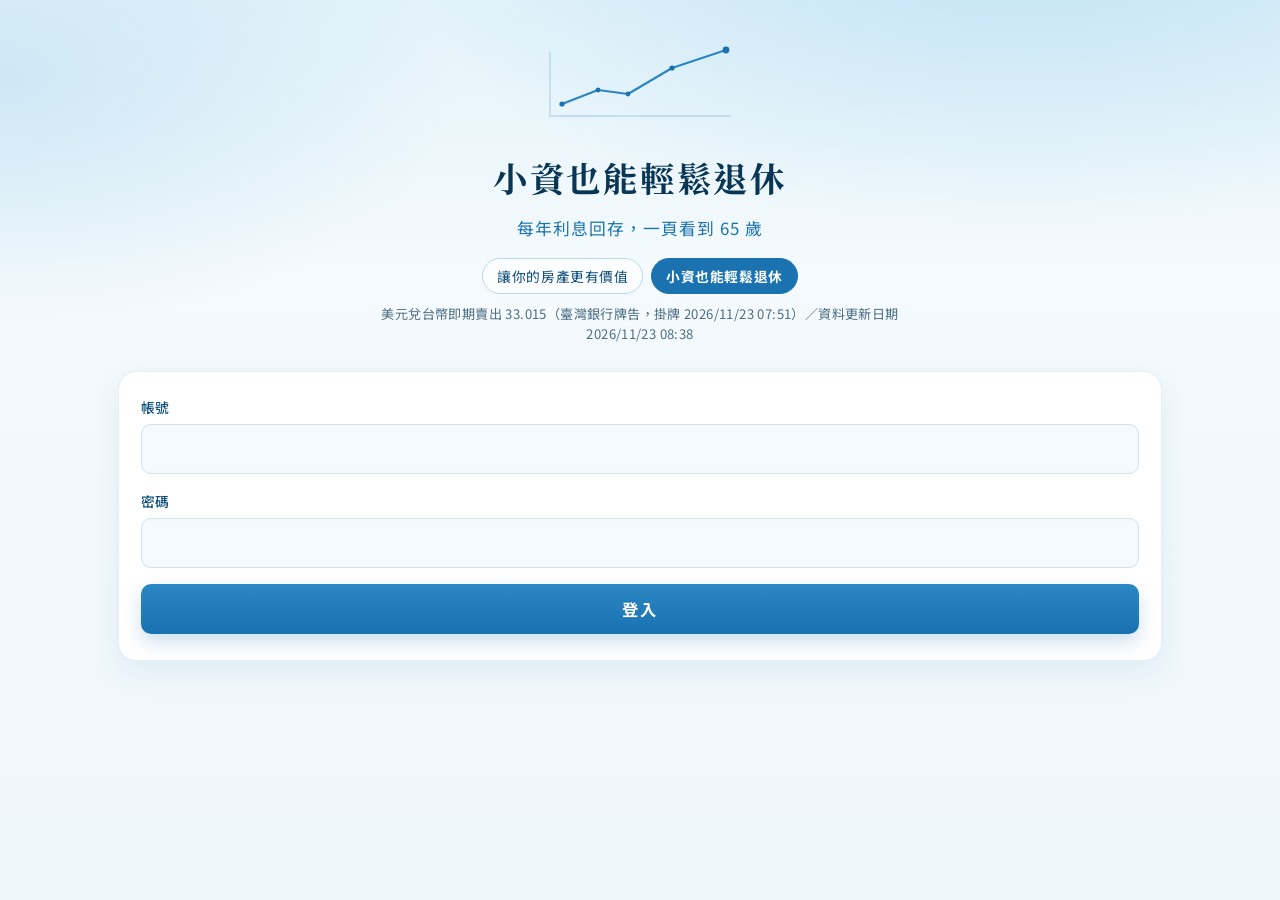
==== dividend.html @ c12f1caf "新增每日市場資料更新：美元兌台幣即期賣出與基金配息率 頁面改讀 market.json／funds.json，並顯示臺灣銀行即期賣出匯率與資料更新日期。每年配息率預設 8% 不變。" ====
<!DOCTYPE html>
<html lang="zh-Hant">
<head>
  <meta charset="UTF-8">
  <meta name="viewport" content="width=device-width, initial-scale=1, viewport-fit=cover">
  <meta name="theme-color" content="#D7EEF8">
  <title>小資也能輕鬆退休</title>
  <link rel="icon" href="data:image/svg+xml,%3Csvg xmlns='http://www.w3.org/2000/svg' viewBox='0 0 64 64'%3E%3Crect width='64' height='64' rx='14' fill='%23E7F4FC'/%3E%3Cpath d='M12 44 L24 32 L34 38 L52 16' fill='none' stroke='%231A73B0' stroke-width='3' stroke-linecap='round' stroke-linejoin='round'/%3E%3Ccircle cx='52' cy='16' r='3.2' fill='%231A73B0'/%3E%3C/svg%3E">
  <link rel="preconnect" href="https://fonts.googleapis.com">
  <link rel="preconnect" href="https://fonts.gstatic.com" crossorigin>
  <link href="https://fonts.googleapis.com/css2?family=Noto+Sans+TC:wght@400;500;700&family=Noto+Serif+TC:wght@600;700&display=swap" rel="stylesheet">
  <style>
    :root {
      --sky-50: #F4FAFD;
      --sky-100: #E8F4FB;
      --sky-200: #D4EBF7;
      --sky-300: #B7D8EE;
      --blue: #1A73B0;
      --blue-soft: #2B86C4;
      --blue-deep: #0E4E7A;
      --blue-dark: #0A3656;
      --card: #FFFFFF;
      --text: #14324A;
      --muted: #4E6E85;
      --line: #CDE3F0;
      --error: #B42318;
      --error-bg: #FDECEC;
      --shadow: 0 10px 32px rgba(14, 78, 122, 0.08);
      --radius: 18px;
    }
    * { box-sizing: border-box; }
    html, body { margin: 0; padding: 0; min-height: 100%; }
    body {
      font-family: "Noto Sans TC", "PingFang TC", "Microsoft JhengHei", sans-serif;
      background:
        radial-gradient(900px 420px at 80% -60px, rgba(167, 214, 240, 0.55) 0%, transparent 70%),
        radial-gradient(700px 380px at 0% 80px, rgba(196, 226, 244, 0.7) 0%, transparent 65%),
        linear-gradient(180deg, #E4F3FA 0%, #F4FAFD 30%, #EEF7FC 100%);
      color: var(--text);
      line-height: 1.6;
    }
    .wrap {
      max-width: 1080px;
      margin: 0 auto;
      padding: 28px 18px 56px;
      overflow-x: hidden;
    }
    .hero {
      text-align: center;
      margin: 0 0 26px;
      position: relative;
    }
    .hero-art {
      width: min(220px, 70vw);
      height: auto;
      display: block;
      margin: 0 auto 10px;
    }
    h1.hero-title {
      font-family: "Noto Serif TC", "Noto Sans TC", serif;
      font-size: clamp(1.55rem, 5vw, 2.15rem);
      font-weight: 700;
      letter-spacing: 0.08em;
      color: var(--blue-dark);
      margin: 0;
    }
    .lede {
      margin: 10px 0 0;
      color: var(--blue);
      font-size: clamp(0.92rem, 2.8vw, 1.05rem);
      letter-spacing: 0.06em;
    }
    .site-nav {
      display: flex;
      justify-content: center;
      flex-wrap: wrap;
      gap: 8px;
      margin: 16px 0 0;
    }
    .site-nav a {
      display: inline-block;
      padding: 6px 14px;
      border-radius: 999px;
      font-size: 0.86rem;
      letter-spacing: 0.04em;
      text-decoration: none;
      color: var(--blue-deep);
      background: rgba(255,255,255,0.72);
      border: 1px solid var(--sky-300);
    }
    .site-nav a:hover { background: #fff; border-color: var(--blue); }
    .site-nav a[aria-current="page"] {
      background: var(--blue);
      color: #fff;
      border-color: var(--blue);
      font-weight: 700;
    }
    .market-bar {
      margin: 10px auto 0;
      max-width: 36rem;
      color: var(--muted);
      font-size: 0.82rem;
      letter-spacing: 0.03em;
      line-height: 1.55;
    }
    .card {
      background: var(--card);
      border-radius: var(--radius);
      box-shadow: var(--shadow);
      padding: 24px 22px 26px;
      border: 1px solid rgba(26, 115, 176, 0.12);
      max-width: 100%;
      min-width: 0;
    }
    label {
      display: block;
      font-size: 0.86rem;
      font-weight: 500;
      color: var(--blue-deep);
      margin-bottom: 6px;
    }
    input[type="text"],
    input[type="password"],
    input[type="number"] {
      width: 100%;
      appearance: none;
      -webkit-appearance: none;
      border: 1px solid var(--line);
      border-radius: 10px;
      padding: 12px 14px;
      font-size: 16px;
      font-family: inherit;
      color: var(--text);
      background: var(--sky-50);
      outline: none;
      transition: border-color .15s, box-shadow .15s;
    }
    input:focus {
      border-color: var(--blue);
      box-shadow: 0 0 0 3px rgba(26, 115, 176, 0.18);
      background: #fff;
    }
    .field { margin-bottom: 16px; }
    .inputs {
      display: grid;
      gap: 4px 16px;
    }
    @media (min-width: 700px) {
      .inputs { grid-template-columns: 1fr 1fr; }
    }
    @media (min-width: 980px) {
      .inputs { grid-template-columns: 1fr 1fr 1fr 1fr; }
    }
    .btn {
      width: 100%;
      border: 0;
      border-radius: 10px;
      padding: 13px 16px;
      font-size: 1.02rem;
      font-weight: 700;
      letter-spacing: 0.12em;
      font-family: inherit;
      cursor: pointer;
      background: linear-gradient(180deg, #2B86C4 0%, var(--blue) 100%);
      color: #fff;
      box-shadow: 0 8px 18px rgba(26, 115, 176, 0.22);
    }
    .btn:hover { filter: brightness(1.06); }
    .btn:active { transform: translateY(1px); }
    .err {
      display: none;
      margin: 0 0 14px;
      padding: 10px 12px;
      border-radius: 8px;
      background: var(--error-bg);
      color: var(--error);
      font-size: 0.9rem;
    }
    .err.show { display: block; }
    .section-title {
      font-size: 0.95rem;
      font-weight: 700;
      color: var(--blue-deep);
      letter-spacing: 0.08em;
      margin: 0 0 14px;
      padding-bottom: 8px;
      border-bottom: 1px solid var(--line);
    }
    .table-wrap {
      width: 100%;
      max-width: 100%;
      overflow-x: auto;
      margin-top: 4px;
      -webkit-overflow-scrolling: touch;
    }
    table.years {
      width: 100%;
      border-collapse: collapse;
      font-size: 0.9rem;
      min-width: 520px;
    }
    table.years th, table.years td {
      padding: 10px 8px;
      text-align: right;
      border-bottom: 1px solid var(--line);
      white-space: nowrap;
    }
    table.years th:first-child, table.years td:first-child {
      text-align: left;
      color: var(--muted);
      font-weight: 500;
    }
    table.years thead th {
      color: var(--blue-deep);
      font-weight: 700;
      text-align: right;
      border-bottom: 2px solid var(--blue);
    }
    table.years thead th:first-child { text-align: left; }
    table.years tbody tr:last-child td { border-bottom: 0; }
    table.years tr.age65 td {
      background: #fff4e6;
      font-weight: 700;
      color: #9c3d0e;
    }
    table.years tr.age65 td:first-child { color: #9c3d0e; }
    @media (max-width: 600px) {
      table.years {
        min-width: 0;
        font-size: 0.72rem;
      }
      table.years th, table.years td {
        padding: 8px 3px;
        white-space: normal;
      }
    }
    .breakeven {
      margin-top: 18px;
      background: #fff4e6;
      border-radius: 14px;
      padding: 16px 14px 18px;
      text-align: center;
      border: 2px solid #e8590c;
      box-shadow: 0 8px 20px rgba(232, 89, 12, 0.14);
    }
    .breakeven b {
      display: block;
      font-size: 1.12rem;
      font-weight: 700;
      color: #9c3d0e;
      letter-spacing: 0.08em;
    }
    .breakeven .pct {
      display: block;
      margin: 4px 0 0;
      font-family: "Noto Serif TC", "Noto Sans TC", serif;
      font-size: 2.8rem;
      font-weight: 700;
      line-height: 1.25;
      color: #e8590c;
    }
    @media (min-width: 768px) {
      .breakeven .pct { font-size: 3.4rem; }
    }
    .breakeven .amt {
      display: block;
      margin-top: 8px;
      font-size: 1.35rem;
      font-weight: 700;
      color: #5c3a1e;
    }
    .breakeven .amt .amt-val { color: #e8590c; }
    .fee-note {
      margin: 10px 0 0;
      font-size: 0.8rem;
      color: var(--muted);
    }
    .note {
      margin: 16px 0 0;
      padding: 10px 12px;
      background: var(--sky-100);
      border-left: 3px solid var(--blue);
      border-radius: 0 8px 8px 0;
      color: var(--muted);
      font-size: 0.82rem;
    }
    .foot {
      display: flex;
      justify-content: flex-end;
      margin-top: 16px;
    }
    .linkish {
      background: none;
      border: 0;
      color: var(--muted);
      font-size: 0.82rem;
      font-family: inherit;
      cursor: pointer;
      text-decoration: underline;
      padding: 4px;
    }
    .hidden { display: none !important; }
    .placeholder {
      color: var(--muted);
      text-align: center;
      padding: 18px 8px;
      margin: 0;
    }
    .app-grid { display: grid; gap: 18px; }

    .script-sub {
      margin: -6px 0 14px;
      font-size: 0.86rem;
      color: var(--blue);
      letter-spacing: 0.04em;
    }
    .script-body { display: flex; flex-direction: column; gap: 10px; }
    .script-sec {
      font-size: 0.9rem;
      font-weight: 700;
      color: var(--blue-deep);
      letter-spacing: 0.06em;
      margin: 6px 0 0;
    }
    .script-line {
      border-radius: 10px;
      padding: 10px 12px;
      font-size: 0.92rem;
      line-height: 1.75;
    }
    .script-line.biz {
      background: var(--sky-100);
      border-left: 3px solid var(--blue);
    }
    .script-line.cli {
      background: #f3f6f8;
      border-left: 3px solid #8aa4b5;
    }
    .script-line .who {
      display: inline-block;
      font-weight: 700;
      margin-right: 6px;
      letter-spacing: 0.06em;
    }
    .script-line.biz .who { color: var(--blue-deep); }
    .script-line.cli .who { color: #4E6E85; }
    .copy-row {
      display: flex;
      justify-content: flex-end;
      margin-top: 14px;
    }
    .btn-copy {
      width: auto;
      padding: 9px 18px;
      font-size: 0.92rem;
      letter-spacing: 0.1em;
    }
    .btn-copy.copied {
      background: linear-gradient(180deg, #3aa06a 0%, #1e7a4a 100%);
      box-shadow: 0 8px 18px rgba(30, 122, 74, 0.22);
    }
  </style>
</head>
<body>
  <div class="wrap">
    <header class="hero">
      <svg class="hero-art" viewBox="0 0 220 112" fill="none" xmlns="http://www.w3.org/2000/svg" aria-hidden="true">
        <path d="M20 88 H200" stroke="#B7D8EE" stroke-width="1.5" stroke-linecap="round"/>
        <path d="M20 88 V24" stroke="#B7D8EE" stroke-width="1.5" stroke-linecap="round"/>
        <path d="M32 76 L68 62 L98 66 L142 40 L196 22" stroke="#2B86C4" stroke-width="2.2" stroke-linecap="round" stroke-linejoin="round"/>
        <circle cx="196" cy="22" r="3.4" fill="#1A73B0"/>
        <circle cx="32" cy="76" r="2.6" fill="#1A73B0"/>
        <circle cx="68" cy="62" r="2.4" fill="#1A73B0"/>
        <circle cx="98" cy="66" r="2.4" fill="#1A73B0"/>
        <circle cx="142" cy="40" r="2.6" fill="#1A73B0"/>
      </svg>
      <h1 class="hero-title">小資也能輕鬆退休</h1>
      <p class="lede">每年利息回存，一頁看到 65 歲</p>
      <nav class="site-nav" aria-label="試算頁面">
        <a href="index.html">讓你的房產更有價值</a>
        <a href="dividend.html" aria-current="page">小資也能輕鬆退休</a>
      </nav>
      <p class="market-bar" id="market-bar">市場資料載入中…</p>
    </header>

    <section id="login-card" class="card">
      <form id="login-form" autocomplete="on">
        <p id="login-err" class="err" role="alert">帳號或密碼錯誤</p>
        <div class="field">
          <label for="account">帳號</label>
          <input id="account" name="username" type="text" autocomplete="username" required>
        </div>
        <div class="field">
          <label for="password">密碼</label>
          <input id="password" name="password" type="password" autocomplete="current-password" required>
        </div>
        <button class="btn" type="submit">登入</button>
      </form>
    </section>

    <div id="app" class="app-grid hidden">
      <section class="card" id="calc-card">
        <h2 class="section-title">退休配息試算</h2>
        <div class="inputs">
          <div class="field">
            <label for="principal">本金（萬元）</label>
            <input id="principal" type="number" inputmode="decimal" min="0" step="any" placeholder="例如 50" value="50">
          </div>
          <div class="field">
            <label for="rate">每年配息率（%）</label>
            <input id="rate" type="number" inputmode="decimal" min="0" step="any" placeholder="例如 8" value="8">
          </div>
          <div class="field">
            <label for="age">年紀（歲）</label>
            <input id="age" type="number" inputmode="numeric" min="1" max="65" step="1" placeholder="例如 30" value="30">
          </div>
          <div class="field">
            <label for="fee">回存手續費（%）</label>
            <input id="fee" type="number" inputmode="decimal" min="0" step="any" placeholder="例如 5" value="5">
          </div>
        </div>

        <div id="results">
          <div class="breakeven" id="sum65">
            <b>65歲時</b>
            <span class="pct" id="sum65-principal">本金約 — 萬</span>
            <span class="amt">每月配息約 <span class="amt-val" id="sum65-monthly">— 元</span></span>
          </div>

          <h2 class="section-title" style="margin-top:22px">每 5 年配息一覽</h2>
          <div class="table-wrap">
            <table class="years" id="year-table">
              <thead>
                <tr>
                  <th>年紀</th>
                  <th>累積年數</th>
                  <th>實際投入本金</th>
                  <th>每年配息</th>
                  <th>每月配息</th>
                </tr>
              </thead>
              <tbody></tbody>
            </table>
          </div>
          <p class="fee-note" id="fee-note">每年配息回存扣除 5% 手續費</p>
          <p class="note" id="market-note">配息率非保證，未計匯率與淨值變動，僅供試算參考。</p>
        </div>
        <p id="empty" class="placeholder hidden">請輸入大於 0 的本金、0 以上的配息率與回存手續費，以及 1 到 65 歲的年紀。</p>
      </section>

      <section class="card" id="script-card">
        <h2 class="section-title">話術稿</h2>
        <p class="script-sub">案例二：無房客戶與推展流程</p>
        <p id="script-empty" class="placeholder hidden">請先完成上方試算，即可帶出話術稿。</p>
        <div id="script-body" class="script-body"></div>
        <div class="copy-row">
          <button type="button" class="btn btn-copy" id="copy-script">複製話術</button>
        </div>
        <p class="note" id="script-note">配息率為試算假設數字，配息不保證且可能來自本金；推算已計入回存手續費，未計匯率、稅費與淨值波動。實際以商品公告為準。</p>
      </section>

      <div class="foot">
        <button type="button" class="linkish" id="logout">登出</button>
      </div>
    </div>
  </div>

  <script>
    const AUTH_KEY = "mc_auth";
    const CRED_HASH = "e3467ad11993520bc0b7fa9418d6d45e5d4baca97aad29f5743e914867d54351";
    const loginCard = document.getElementById("login-card");
    const app = document.getElementById("app");
    const loginForm = document.getElementById("login-form");
    const loginErr = document.getElementById("login-err");

    const MARKET = {
      usd_twd: null,
      usd_twd_kind: "即期賣出",
      usd_twd_source: "臺灣銀行牌告匯率",
      usd_twd_posted_at: "",
      usd_twd_date: "",
      updated_at: ""
    };
    function fmtDateTimeTw(s) {
      if (!s) return "";
      const m = String(s).match(/(\d{4})[-/](\d{1,2})[-/](\d{1,2})(?:[T\s](\d{1,2}):(\d{2}))?/);
      if (!m) return String(s);
      const d = m[1] + "/" + String(m[2]).padStart(2, "0") + "/" + String(m[3]).padStart(2, "0");
      if (m[4] != null) return d + " " + String(m[4]).padStart(2, "0") + ":" + m[5];
      return d;
    }
    function fmtPfkFx() {
      if (MARKET.usd_twd == null) return "";
      return String(parseFloat(Number(MARKET.usd_twd).toFixed(4)));
    }
    function renderMarketBar() {
      const el = document.getElementById("market-bar");
      if (!el) return;
      const fx = fmtPfkFx();
      const posted = fmtDateTimeTw(MARKET.usd_twd_posted_at || MARKET.usd_twd_date);
      const upd = fmtDateTimeTw(MARKET.updated_at);
      if (fx && posted) {
        el.textContent = "美元兌台幣即期賣出 " + fx + "（臺灣銀行牌告，掛牌 " + posted + "）／資料更新日期 " + (upd || posted);
      } else if (fx) {
        el.textContent = "美元兌台幣即期賣出 " + fx;
      } else {
        el.textContent = "市場資料載入中…";
      }
      const note = document.getElementById("market-note");
      if (note && upd) {
        note.textContent = "配息率非保證，未計匯率與淨值變動，僅供試算參考。資料更新日期 " + upd + "。";
      }
    }
    function applyMarket(m) {
      if (m && Number(m.usd_twd) > 0) {
        MARKET.usd_twd = Number(m.usd_twd);
        MARKET.usd_twd_kind = m.usd_twd_kind || MARKET.usd_twd_kind;
        MARKET.usd_twd_source = m.usd_twd_source || MARKET.usd_twd_source;
        MARKET.usd_twd_posted_at = m.usd_twd_posted_at || "";
        MARKET.usd_twd_date = m.usd_twd_date || "";
        MARKET.updated_at = m.updated_at || "";
      }
      renderMarketBar();
    }
    function loadMarketData() {
      return fetch("market.json", { cache: "no-store" })
        .then(function (r) { return r.ok ? r.json() : null; })
        .catch(function () { return null; })
        .then(function (m) { applyMarket(m); });
    }

    function fmtYuan(v) {
      return Math.round(v).toLocaleString("zh-TW") + " 元";
    }

    function fmtWan(v) {
      return "約 " + v.toLocaleString("zh-TW", {
        minimumFractionDigits: 1,
        maximumFractionDigits: 1
      }) + " 萬";
    }

    function rowAges(start) {
      const ages = [];
      for (var a = start; a < 65; a += 5) ages.push(a);
      ages.push(65);
      return ages;
    }

    function fmtFeePct(v) {
      return String(parseFloat(Number(v).toFixed(4))) + "%";
    }

    function recalc() {
      const principalWan = parseFloat(document.getElementById("principal").value);
      const ratePct = parseFloat(document.getElementById("rate").value);
      const startAge = parseInt(document.getElementById("age").value, 10);
      const feePct = parseFloat(document.getElementById("fee").value);
      const results = document.getElementById("results");
      const empty = document.getElementById("empty");
      const tbody = document.querySelector("#year-table tbody");

      const okPrincipal = isFinite(principalWan) && principalWan > 0;
      const okRate = isFinite(ratePct) && ratePct >= 0;
      const okAge = isFinite(startAge) && startAge >= 1 && startAge <= 65;
      const okFee = isFinite(feePct) && feePct >= 0;

      if (!okPrincipal || !okRate || !okAge || !okFee) {
        results.classList.add("hidden");
        empty.classList.remove("hidden");
        tbody.innerHTML = "";
        updateScript();
        return;
      }

      empty.classList.add("hidden");
      results.classList.remove("hidden");

      const rate = ratePct / 100;
      const netFactor = 1 + rate * (1 - feePct / 100);
      const rows = rowAges(startAge);
      var html = "";
      var at65 = null;

      rows.forEach(function (age) {
        const n = age - startAge;
        // balance(n+1) = balance(n) + balance(n)×rate×(1−fee)
        const balWan = principalWan * Math.pow(netFactor, n);
        const yearly = balWan * 10000 * rate;
        const monthly = yearly / 12;
        const is65 = age === 65;
        if (is65) at65 = { balWan: balWan, monthly: monthly };
        html += "<tr" + (is65 ? ' class="age65"' : "") + ">" +
          "<td>" + age + " 歲</td>" +
          "<td>" + n + " 年</td>" +
          "<td>" + fmtWan(balWan) + "</td>" +
          "<td>" + fmtYuan(yearly) + "</td>" +
          "<td>" + fmtYuan(monthly) + "</td>" +
          "</tr>";
      });

      tbody.innerHTML = html;
      document.getElementById("fee-note").textContent = "每年配息回存扣除 " + fmtFeePct(feePct) + " 手續費";
      if (at65) {
        document.getElementById("sum65-principal").textContent = "本金" + fmtWan(at65.balWan);
        document.getElementById("sum65-monthly").textContent = fmtYuan(at65.monthly);
      }
      updateScript();
    }


    var lastScriptText = "";

    function fmtWanBare(v) {
      const r = Math.round(v * 10) / 10;
      const opts = Number.isInteger(r)
        ? { maximumFractionDigits: 0 }
        : { minimumFractionDigits: 1, maximumFractionDigits: 1 };
      return r.toLocaleString("zh-TW", opts) + " 萬";
    }

    function scriptLinesToHtml(parts) {
      return parts.map(function (p) {
        if (p.sec) return '<p class="script-sec">' + p.sec + "</p>";
        const cls = p.who === "業務" ? "biz" : "cli";
        return '<p class="script-line ' + cls + '"><span class="who">' + p.who + "</span>" + p.text + "</p>";
      }).join("");
    }

    function scriptLinesToText(parts) {
      return parts.map(function (p) {
        if (p.sec) return p.sec;
        return p.who + "：" + p.text;
      }).join("\n\n");
    }

    function snapshotAt(principalWan, rate, netFactor, n) {
      const balWan = principalWan * Math.pow(netFactor, n);
      const yearly = balWan * 10000 * rate;
      return { n: n, balWan: balWan, yearly: yearly, monthly: yearly / 12 };
    }

    function grossSum(principalWan, rate, netFactor, n0, years) {
      var s = 0;
      for (var k = 0; k < years; k++) {
        s += snapshotAt(principalWan, rate, netFactor, n0 + k).yearly;
      }
      return s;
    }

    function updateScript() {
      const body = document.getElementById("script-body");
      const empty = document.getElementById("script-empty");
      const copyBtn = document.getElementById("copy-script");
      if (!body) return;

      const principalWan = parseFloat(document.getElementById("principal").value);
      const ratePct = parseFloat(document.getElementById("rate").value);
      const startAge = parseInt(document.getElementById("age").value, 10);
      const feePct = parseFloat(document.getElementById("fee").value);

      const ok = isFinite(principalWan) && principalWan > 0
        && isFinite(ratePct) && ratePct >= 0
        && isFinite(startAge) && startAge >= 1 && startAge <= 65
        && isFinite(feePct) && feePct >= 0;

      if (!ok) {
        body.innerHTML = "";
        lastScriptText = "";
        if (empty) empty.classList.remove("hidden");
        if (copyBtn) copyBtn.disabled = true;
        return;
      }
      if (empty) empty.classList.add("hidden");
      if (copyBtn) copyBtn.disabled = false;

      const rate = ratePct / 100;
      const netFactor = 1 + rate * (1 - feePct / 100);
      const yearsTo65 = 65 - startAge;
      const rateS = String(parseFloat(Number(ratePct).toFixed(4))) + "%";
      const prinS = fmtWanBare(principalWan);
      const at65 = snapshotAt(principalWan, rate, netFactor, yearsTo65);

      const parts = [];
      function sec(s) { parts.push({ sec: s }); }
      function biz(s) { parts.push({ who: "業務", text: s }); }
      function cli(s) { parts.push({ who: "客戶", text: s }); }

      const ages = rowAges(startAge);
      const mid = [];
      for (var i = 0; i < ages.length; i++) {
        if (ages[i] >= 65) break;
        const n = ages[i] - startAge;
        const snap = snapshotAt(principalWan, rate, netFactor, n);
        const span = Math.min(5, 65 - ages[i]);
        snap.age = ages[i];
        snap.span = span;
        snap.fiveSum = grossSum(principalWan, rate, netFactor, n, span);
        const nextN = n + span;
        const nextBal = snapshotAt(principalWan, rate, netFactor, nextN).balWan;
        snap.dPrin = nextBal - snap.balWan;
        mid.push(snap);
      }

      sec(startAge + " 歲、" + prinS + "滾雪球");
      biz("你知道我有個客戶 " + startAge + " 歲，聽完直接拿出 " + prinS + "來規劃退休現金流。你知道你贏在哪裡嗎？你贏在有年輕的時間！");

      if (yearsTo65 > 0 && mid.length) {
        const a0 = mid[0];
        const span0 = a0.span;
        const spanWord = span0 === 5 ? "5 年" : span0 + " 年";
        biz("我們以 " + startAge + " 歲到 65 歲、每 5 年為一個級距來推算。如果放定存 1.5%，" + yearsTo65 + " 年下來利息沒多少，錢都被通膨吃掉。如果這 " + prinS + "放一個 " + rateS + " 配息的標的，一年配 " + fmtYuan(a0.yearly) + "，" + spanWord + "累積配息" + fmtWan(a0.fiveSum / 10000) + "。");

        if (mid.length >= 2) {
          var walk = "這" + fmtWan(mid[0].fiveSum / 10000) + "配息不花掉，在 " + mid[1].age + " 歲時實際投入本金來到" + fmtWan(mid[1].balWan) + "，一年又多了 " + fmtYuan(mid[1].yearly - mid[0].yearly) + "配息，每年變成領 " + fmtYuan(mid[1].yearly) + "。";
          if (mid.length >= 3) {
            const sp = mid[1].span === 5 ? "5 年" : mid[1].span + " 年";
            walk += fmtYuan(mid[1].yearly) + "再累積 " + sp + "大概又有" + fmtWan(mid[1].fiveSum / 10000) + "，" + mid[2].age + " 歲時本金再滾入來到" + fmtWan(mid[2].balWan) + "，每年配息變成 " + fmtYuan(mid[2].yearly) + "，" + sp + "下來累積" + fmtWan(mid[2].fiveSum / 10000) + "。";
          }
          if (mid.length >= 4) {
            const sp = mid[2].span === 5 ? "5 年" : mid[2].span + " 年";
            walk += mid[3].age + " 歲時加碼進去，每年配息來到 " + fmtYuan(mid[3].yearly) + "，" + sp + "累積約 " + fmtWanBare(mid[3].fiveSum / 10000) + "。";
          }
          if (mid.length >= 5) {
            const sp = mid[4].span === 5 ? "5 年" : mid[4].span + " 年";
            walk += mid[4].age + " 歲時每年配息變成 " + fmtYuan(mid[4].yearly) + "，再過 " + sp + "本金累積又多了" + fmtWan(mid[4].dPrin) + "。";
          }
          biz(walk);
        }
      } else {
        biz("我們先看 65 歲這一年的現金流。如果這 " + prinS + "放一個 " + rateS + " 配息的標的，一年配 " + fmtYuan(at65.yearly) + "。");
      }

      biz("巴菲特大部分的財富都是在晚年才累積出來的，這就是滾雪球的威力。");
      cli("長長的坡道跟很濕的雪。");
      biz("一路滾到 65 歲退休，每年的配息正式來到 " + fmtYuan(at65.yearly) + "，平均每個月有 " + fmtYuan(at65.monthly) + "的現金流！");

      sec("階梯式推進：永不中斷的銷售邏輯");
      cli("投資真的能保本嗎？");
      biz("如果真要談保本就不用投資了。但你看，從 " + startAge + " 歲投 " + prinS + "，這包錢滾到最後，就算打對折都比你放定存好，重點是你花的是時間成本。");
      cli("可是我沒有這 " + prinS + "。");
      biz("沒關係，那就一年存 10 萬，我們談定期定額。");

      body.innerHTML = scriptLinesToHtml(parts);
      lastScriptText = scriptLinesToText(parts);
    }

    function showApp() {
      loginCard.classList.add("hidden");
      app.classList.remove("hidden");
      recalc();
    }

    function showLogin() {
      app.classList.add("hidden");
      loginCard.classList.remove("hidden");
      loginErr.classList.remove("show");
    }

    async function sha256hex(text) {
      const buf = await crypto.subtle.digest("SHA-256", new TextEncoder().encode(text));
      return Array.from(new Uint8Array(buf)).map(function (b) {
        return b.toString(16).padStart(2, "0");
      }).join("");
    }

    loginForm.addEventListener("submit", async function (e) {
      e.preventDefault();
      loginErr.classList.remove("show");
      const user = document.getElementById("account").value.trim();
      const pass = document.getElementById("password").value;
      const hash = await sha256hex(user + ":" + pass);
      if (hash === CRED_HASH) {
        sessionStorage.setItem(AUTH_KEY, "1");
        document.getElementById("password").value = "";
        showApp();
      } else {
        loginErr.classList.add("show");
      }
    });

    document.getElementById("logout").addEventListener("click", function () {
      sessionStorage.removeItem(AUTH_KEY);
      document.getElementById("account").value = "";
      document.getElementById("password").value = "";
      showLogin();
    });

    ["principal", "rate", "age", "fee"].forEach(function (id) {
      const el = document.getElementById(id);
      el.addEventListener("input", recalc);
      el.addEventListener("change", recalc);
    });


    document.getElementById("copy-script").addEventListener("click", function () {
      if (!lastScriptText) return;
      const btn = this;
      function done() {
        btn.textContent = "已複製";
        btn.classList.add("copied");
        setTimeout(function () {
          btn.textContent = "複製話術";
          btn.classList.remove("copied");
        }, 1600);
      }
      function fallback() {
        const ta = document.createElement("textarea");
        ta.value = lastScriptText;
        ta.setAttribute("readonly", "");
        ta.style.position = "fixed";
        ta.style.left = "-9999px";
        document.body.appendChild(ta);
        ta.select();
        try { document.execCommand("copy"); } catch (e) {}
        document.body.removeChild(ta);
      }
      if (navigator.clipboard && navigator.clipboard.writeText) {
        navigator.clipboard.writeText(lastScriptText).then(done).catch(function () { fallback(); done(); });
      } else {
        fallback();
        done();
      }
    });

    if (sessionStorage.getItem(AUTH_KEY) === "1") {
      showApp();
    }
    loadMarketData();
  </script>
</body>
</html>
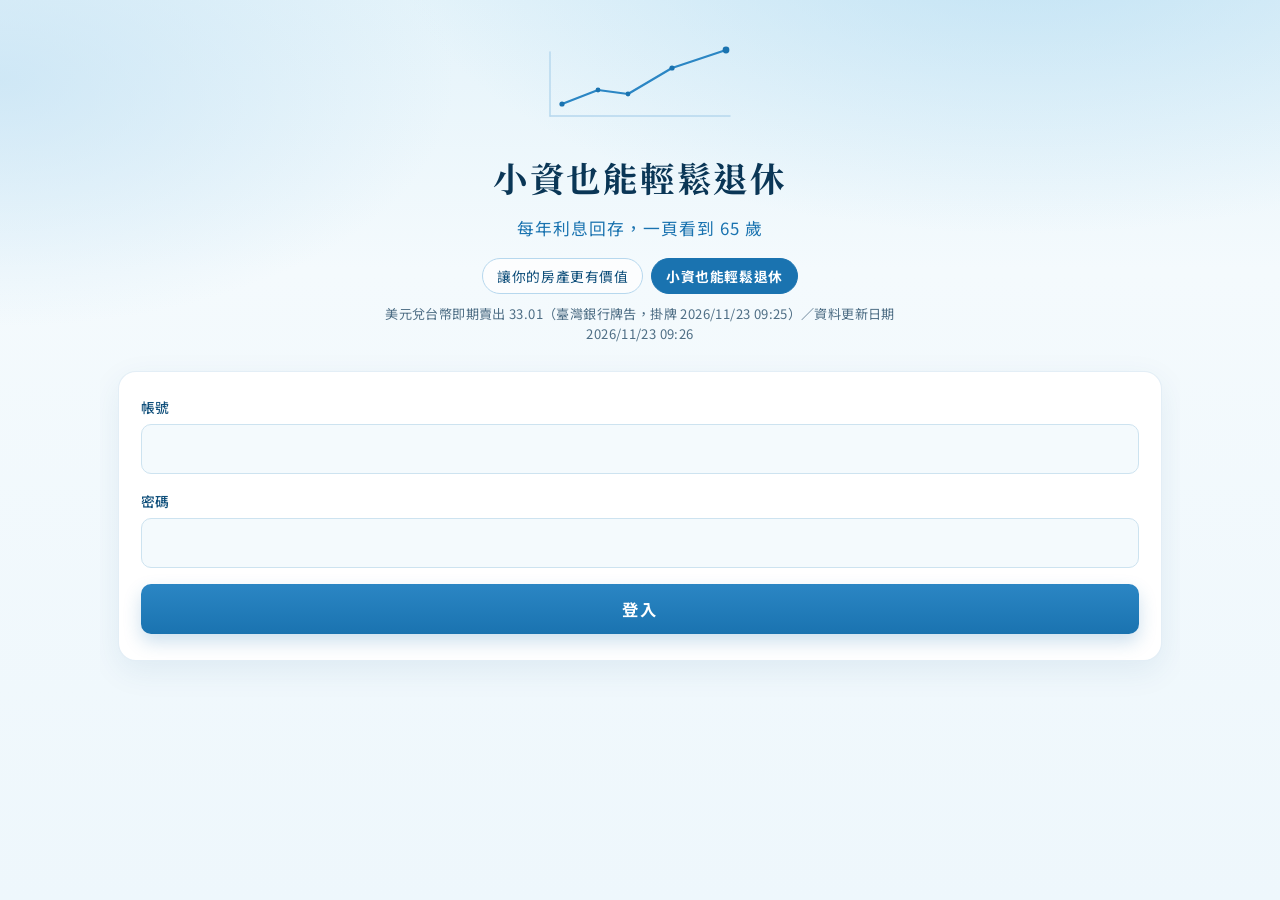
==== commit 9965cd31: "房貸試算：終身倍數壽險改用 FPE 兩年期（中分紅、第6年倍數依保額自動計算）" ====
--- a/dividend.html
+++ b/dividend.html
@@ -489,14 +489,14 @@
       if (m[4] != null) return d + " " + String(m[4]).padStart(2, "0") + ":" + m[5];
       return d;
     }
-    function fmtPfkFx() {
+    function fmtFpeFx() {
       if (MARKET.usd_twd == null) return "";
       return String(parseFloat(Number(MARKET.usd_twd).toFixed(4)));
     }
     function renderMarketBar() {
       const el = document.getElementById("market-bar");
       if (!el) return;
-      const fx = fmtPfkFx();
+      const fx = fmtFpeFx();
       const posted = fmtDateTimeTw(MARKET.usd_twd_posted_at || MARKET.usd_twd_date);
       const upd = fmtDateTimeTw(MARKET.updated_at);
       if (fx && posted) {
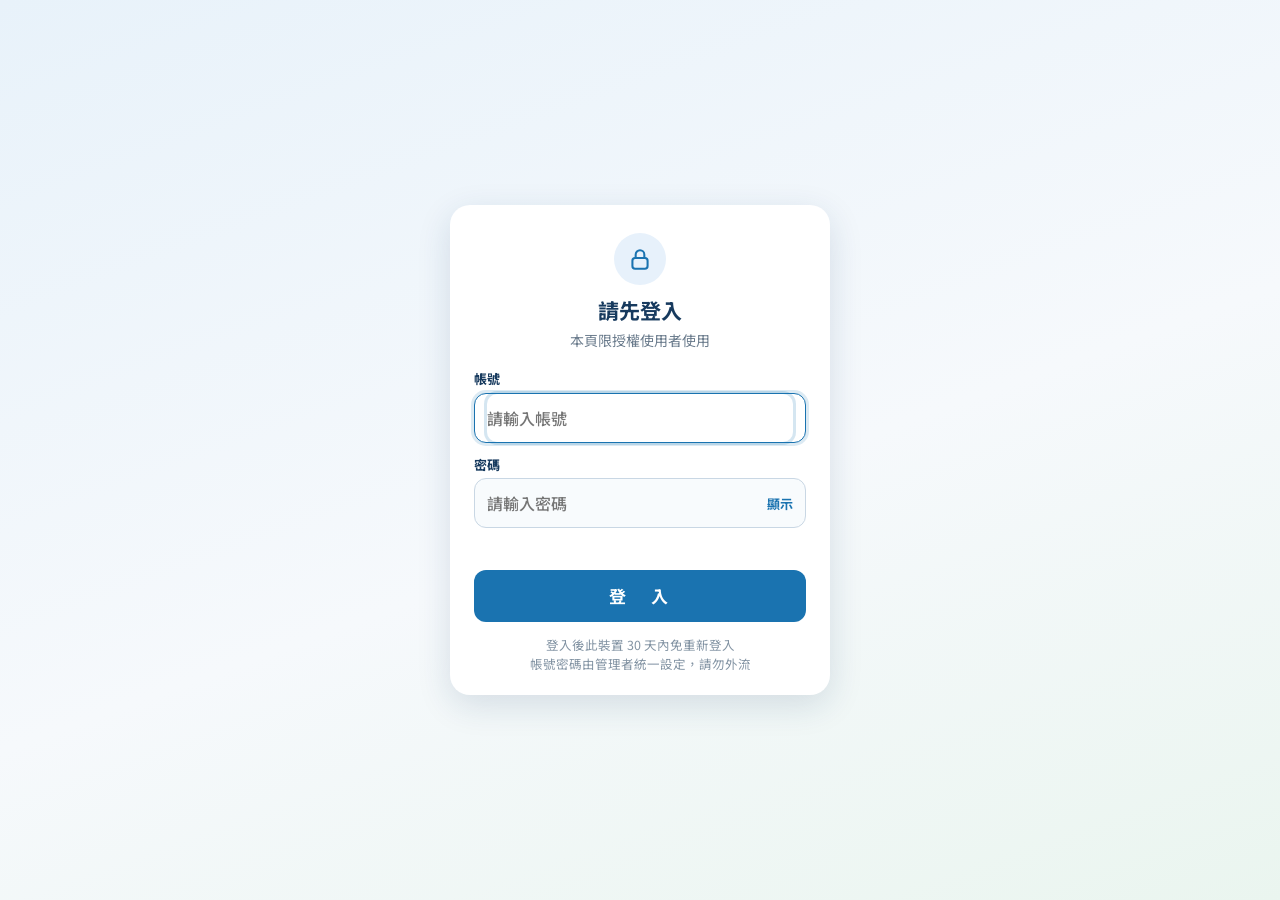
==== commit 2ca5deaa: "加入共用登入關卡（多組帳號，管理端統一設定；未登入隱藏內容）" ====
--- a/dividend.html
+++ b/dividend.html
@@ -2,6 +2,9 @@
 <html lang="zh-Hant">
 <head>
   <meta charset="UTF-8">
+<script src="auth.js"></script>
+<meta name="robots" content="noindex,nofollow,noarchive">
+<noscript><style>body>*{display:none!important}</style></noscript>
   <meta name="viewport" content="width=device-width, initial-scale=1, viewport-fit=cover">
   <meta name="theme-color" content="#D7EEF8">
   <title>小資也能輕鬆退休</title>
@@ -314,19 +317,24 @@
       color: var(--blue);
       letter-spacing: 0.04em;
     }
-    .script-body { display: flex; flex-direction: column; gap: 10px; }
+    .script-body { display: flex; flex-direction: column; gap: 6px; }
     .script-sec {
-      font-size: 0.9rem;
       font-weight: 700;
       color: var(--blue-deep);
       letter-spacing: 0.06em;
-      margin: 6px 0 0;
+      font-size: 1.02rem;
+      margin: 8px 0 0;
     }
     .script-line {
+      margin: 0;
       border-radius: 10px;
-      padding: 10px 12px;
-      font-size: 0.92rem;
-      line-height: 1.75;
+      padding: 7px 12px;
+      font-size: 1.08rem;
+      line-height: 1.6;
+    }
+    @media (max-width: 520px) {
+      .script-body { gap: 5px; }
+      .script-line { font-size: 1.05rem; padding: 6px 10px; line-height: 1.6; }
     }
     .script-line.biz {
       background: var(--sky-100);
@@ -460,7 +468,7 @@
       </section>
 
       <div class="foot">
-        <button type="button" class="linkish" id="logout">登出</button>
+        <button type="button" class="linkish" id="logout" data-site-logout>登出</button>
       </div>
     </div>
   </div>
@@ -781,6 +789,7 @@
 
     document.getElementById("logout").addEventListener("click", function () {
       sessionStorage.removeItem(AUTH_KEY);
+      if (window.SiteAuth) { SiteAuth.logout(); return; }
       document.getElementById("account").value = "";
       document.getElementById("password").value = "";
       showLogin();
@@ -823,7 +832,8 @@
       }
     });
 
-    if (sessionStorage.getItem(AUTH_KEY) === "1") {
+    /* 登入由共用登入關卡 auth.js 負責；通過關卡就直接顯示（舊的頁內登入框保留作後備） */
+    if ((window.SiteAuth && SiteAuth.isAuthed()) || sessionStorage.getItem(AUTH_KEY) === "1") {
       showApp();
     }
     loadMarketData();
